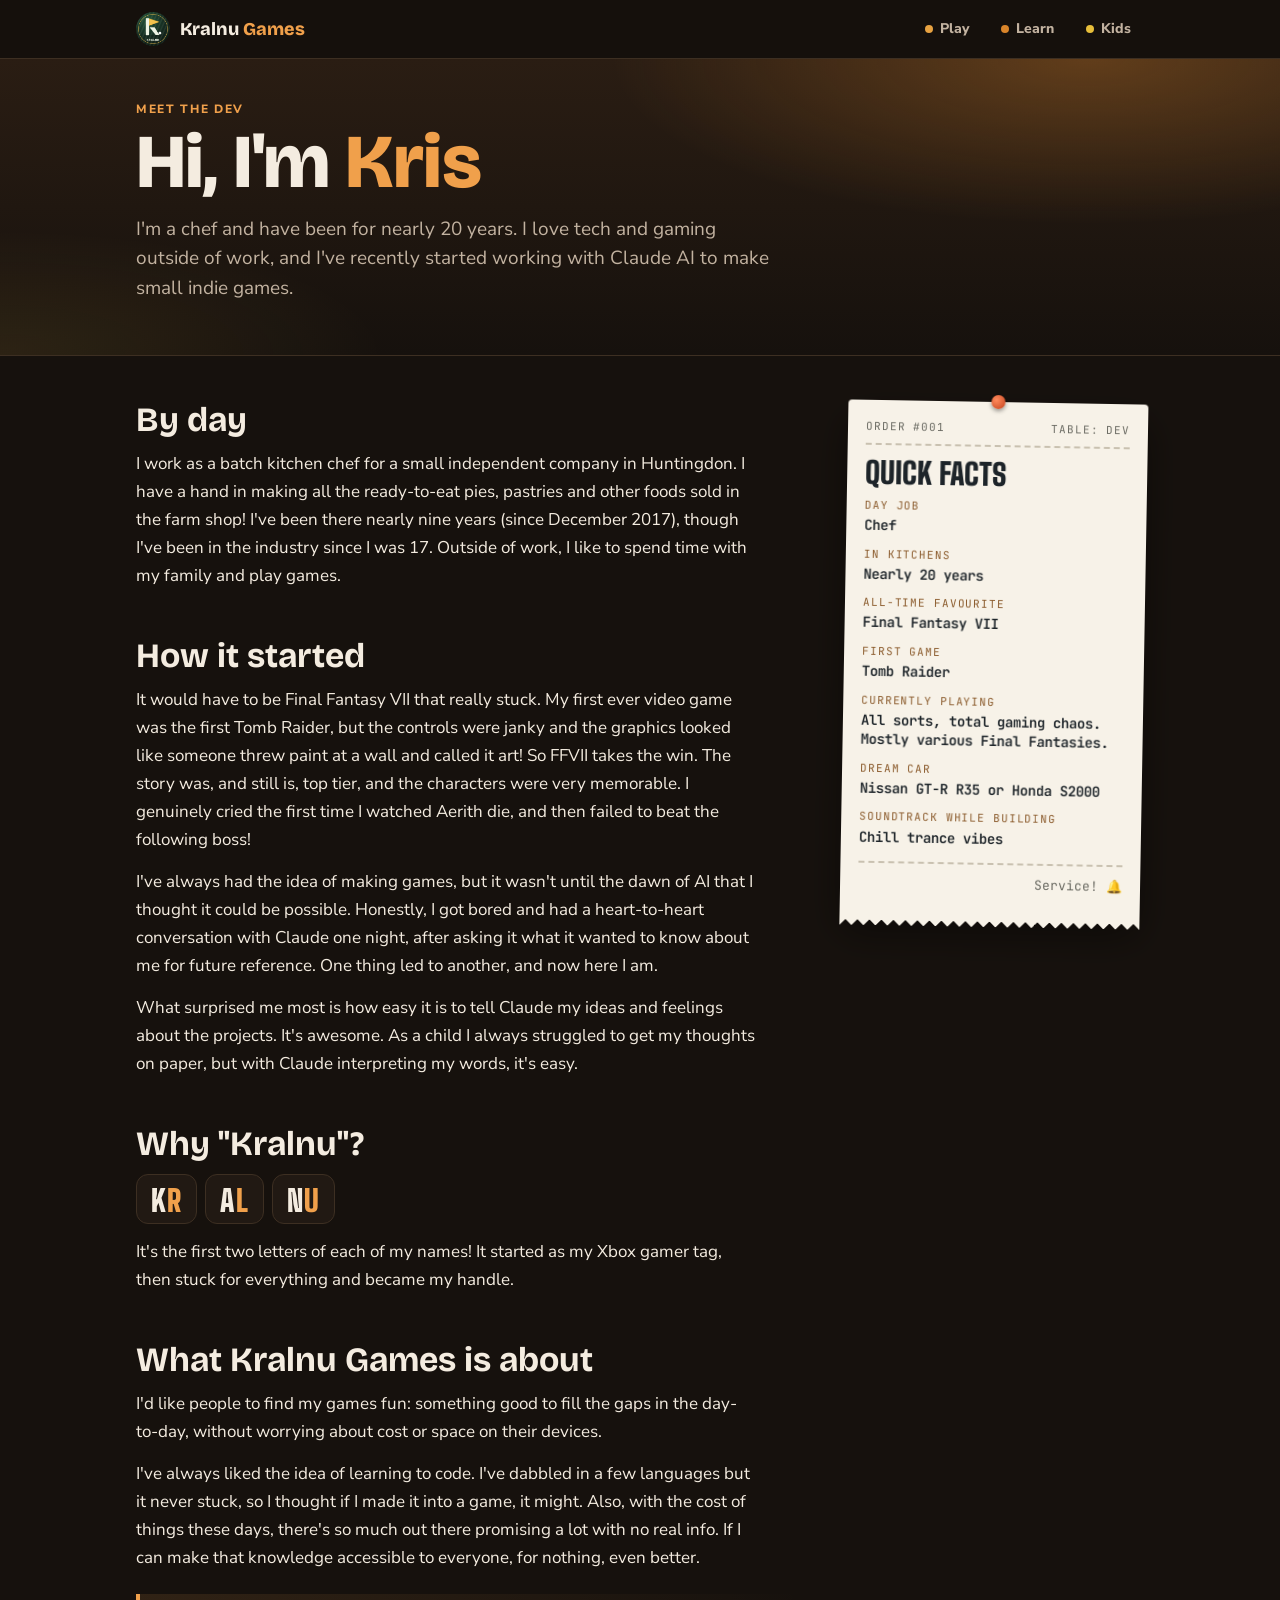
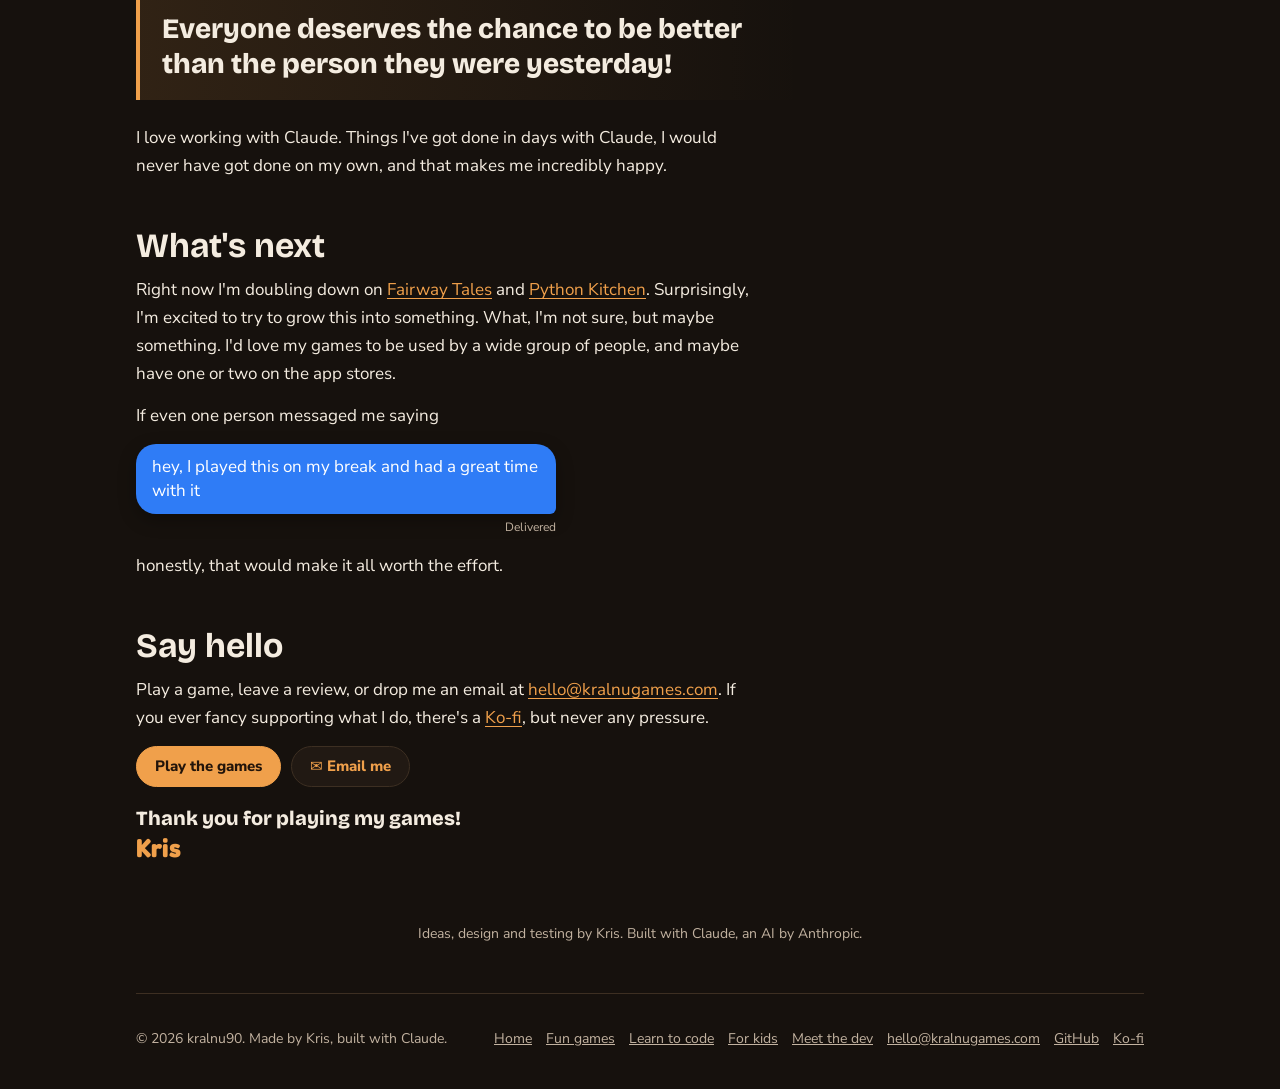
==== dev/index.html @ d2ffc48a "Add Meet the Dev page, homepage teaser and footer links Kris's story in his own words on /dev/, with" ====
<!doctype html>
<html lang="en-GB">
<head>
<meta charset="utf-8">
<meta name="viewport" content="width=device-width, initial-scale=1, viewport-fit=cover">
<title>Meet the dev · Kralnu Games</title>
<meta name="claude:viewport-fit-sides" content="cover">
<meta name="description" content="Hi, I'm Kris: a chef of nearly 20 years who loves tech and gaming, now making free indie games with Claude AI. The story behind Kralnu Games.">
<meta property="og:title" content="Meet the dev · Kralnu Games">
<meta property="og:description" content="Hi, I'm Kris: a chef of nearly 20 years who loves tech and gaming, now making free indie games with Claude AI. The story behind Kralnu Games.">
<meta property="og:image" content="https://kralnugames.com/logo.png">
<meta property="og:url" content="https://kralnugames.com/dev/">
<meta name="theme-color" content="#16110d">
<link rel="icon" href="/favicon.png">
<link rel="preconnect" href="https://fonts.googleapis.com">
<link rel="preconnect" href="https://fonts.gstatic.com" crossorigin>
<link rel="stylesheet" href="https://fonts.googleapis.com/css2?family=Alegreya+SC:wght@700&family=Bungee&family=Big+Shoulders+Display:wght@700;900&family=JetBrains+Mono:wght@600&family=Bricolage+Grotesque:opsz,wght@12..96,600;12..96,800&family=Nunito+Sans:opsz,wght@6..12,400;6..12,600;6..12,800&family=Fredoka:wght@500;700&display=swap">
<link rel="stylesheet" href="/site.css?v=3">
</head>
<body class="dev">
<nav class="site-nav" aria-label="Site">
  <div class="wrap nav-in">
    <a class="brand" href="/"><img src="/logo-256.png" alt="Kralnu Games home" width="34" height="34"><span>Kralnu <b>Games</b></span></a>
    <div class="nav-links"><a class="nl play" href="/play/">Play</a><a class="nl learn" href="/learn/">Learn</a><a class="nl kids" href="/kids/">Kids</a></div>
  </div>
</nav>

<header class="hero dev-hero">
  <div class="wrap">
    <div class="eyebrow">Meet the dev</div>
    <h1>Hi, I'm <span>Kris</span></h1>
    <p>I'm a chef and have been for nearly 20 years. I love tech and gaming outside of work, and I've recently started working with Claude AI to make small indie games.</p>
  </div>
</header>

<main class="wrap">
  <div class="dev-grid">
    <article class="story">
      <section aria-labelledby="day-h">
        <h2 id="day-h">By day</h2>
        <p>I work as a batch kitchen chef for a small independent company in Huntingdon. I have a hand in making all the ready-to-eat pies, pastries and other foods sold in the farm shop! I've been there nearly nine years (since December 2017), though I've been in the industry since I was 17. Outside of work, I like to spend time with my family and play games.</p>
      </section>

      <section aria-labelledby="start-h">
        <h2 id="start-h">How it started</h2>
        <p>It would have to be Final Fantasy VII that really stuck. My first ever video game was the first Tomb Raider, but the controls were janky and the graphics looked like someone threw paint at a wall and called it art! So FFVII takes the win. The story was, and still is, top tier, and the characters were very memorable. I genuinely cried the first time I watched Aerith die, and then failed to beat the following boss!</p>
        <p>I've always had the idea of making games, but it wasn't until the dawn of AI that I thought it could be possible. Honestly, I got bored and had a heart-to-heart conversation with Claude one night, after asking it what it wanted to know about me for future reference. One thing led to another, and now here I am.</p>
        <p>What surprised me most is how easy it is to tell Claude my ideas and feelings about the projects. It's awesome. As a child I always struggled to get my thoughts on paper, but with Claude interpreting my words, it's easy.</p>
      </section>

      <section aria-labelledby="name-h">
        <h2 id="name-h">Why "Kralnu"?</h2>
        <div class="name-chips" aria-hidden="true"><span>Kr</span><span>al</span><span>nu</span></div>
        <p>It's the first two letters of each of my names! It started as my Xbox gamer tag, then stuck for everything and became my handle.</p>
      </section>

      <section aria-labelledby="about-h">
        <h2 id="about-h">What Kralnu Games is about</h2>
        <p>I'd like people to find my games fun: something good to fill the gaps in the day-to-day, without worrying about cost or space on their devices.</p>
        <p>I've always liked the idea of learning to code. I've dabbled in a few languages but it never stuck, so I thought if I made it into a game, it might. Also, with the cost of things these days, there's so much out there promising a lot with no real info. If I can make that knowledge accessible to everyone, for nothing, even better.</p>
        <blockquote class="pull"><p>Everyone deserves the chance to be better than the person they were yesterday!</p></blockquote>
        <p>I love working with Claude. Things I've got done in days with Claude, I would never have got done on my own, and that makes me incredibly happy.</p>
      </section>

      <section aria-labelledby="next-h">
        <h2 id="next-h">What's next</h2>
        <p>Right now I'm doubling down on <a href="/play/">Fairway Tales</a> and <a href="/learn/">Python Kitchen</a>. Surprisingly, I'm excited to try to grow this into something. What, I'm not sure, but maybe something. I'd love my games to be used by a wide group of people, and maybe have one or two on the app stores.</p>
        <p>If even one person messaged me saying</p>
        <div class="bubble" role="img" aria-label="A text message reading: hey, I played this on my break and had a great time with it"><span>hey, I played this on my break and had a great time with it</span><small>Delivered</small></div>
        <p>honestly, that would make it all worth the effort.</p>
      </section>

      <section aria-labelledby="hello-h" class="hello">
        <h2 id="hello-h">Say hello</h2>
        <p>Play a game, leave a review, or drop me an email at <a href="mailto:hello@kralnugames.com">hello@kralnugames.com</a>. If you ever fancy supporting what I do, there's a <a href="https://ko-fi.com/kralnu90" target="_blank" rel="noopener">Ko-fi</a>, but never any pressure.</p>
        <div class="links">
          <a class="btn gold" href="/play/">Play the games</a>
          <a class="btn" href="mailto:hello@kralnugames.com">✉️ Email me</a>
        </div>
        <p class="signoff">Thank you for playing my games!<span>Kris</span></p>
      </section>
    </article>

    <aside class="ticket" aria-labelledby="facts-h">
      <div class="ticket-head"><span>Order #001</span><span>Table: dev</span></div>
      <h2 id="facts-h">Quick facts</h2>
      <dl>
        <div><dt>Day job</dt><dd>Chef</dd></div>
        <div><dt>In kitchens</dt><dd>Nearly 20 years</dd></div>
        <div><dt>All-time favourite</dt><dd>Final Fantasy VII</dd></div>
        <div><dt>First game</dt><dd>Tomb Raider</dd></div>
        <div><dt>Currently playing</dt><dd>All sorts, total gaming chaos. Mostly various Final Fantasies.</dd></div>
        <div><dt>Dream car</dt><dd>Nissan GT-R R35 or Honda S2000</dd></div>
        <div><dt>Soundtrack while building</dt><dd>Chill trance vibes</dd></div>
      </dl>
      <p class="ticket-foot">Service! 🔔</p>
    </aside>
  </div>

  <p class="credit">Ideas, design and testing by Kris. Built with Claude, an AI by Anthropic.</p>

  <footer>
    <span>© 2026 kralnu90. Made by Kris, built with Claude.</span>
    <nav aria-label="Footer"><a href="/">Home</a><a href="/play/">Fun games</a><a href="/learn/">Learn to code</a><a href="/kids/">For kids</a><a href="/dev/" aria-current="page">Meet the dev</a><a href="mailto:hello@kralnugames.com">hello@kralnugames.com</a><a href="https://github.com/kralnu90" target="_blank" rel="noopener">GitHub</a><a href="https://ko-fi.com/kralnu90" target="_blank" rel="noopener">Ko-fi</a></nav>
  </footer>
</main>
</body>
</html>
---- site.css ----
/* Kralnu Games shared styles.
   Every page uses the same skeleton (nav, sections, game cards, news, footer).
   Each section swaps the page tokens through a body class:
   default = studio (dusk fairway), .play = games room after dark, .learn = blueprint workshop, .kids = sunny meadow. */
:root{
  color-scheme:dark;
  --ground:#0c1811; --turf:#13281c; --line:#284a37; --chalk:#eef3e4; --mist:#9db8a6; --flag:#f2c14e; --flag-ink:#1d1a0e;
  --display:"Bricolage Grotesque","Trebuchet MS",system-ui,sans-serif;
  --body:"Nunito Sans","Segoe UI",system-ui,sans-serif;
  --ft-a:#2f6b45; --ft-b:#183826;
  --sg-a:#3a2470; --sg-b:#170f30; --sg-gold:#d9b05e;
  --mm-a:#3a2a3e; --mm-b:#141218; --mm-amber:#ffb347; --mm-red:#ff5d73;
  --pk-a:#2a3238; --pk-b:#111518; --pk-lamp:#f0912e; --pk-tile:rgba(238,243,228,.045);
  --gc-a:#2a3440; --gc-b:#12171d; --gc-orange:#ef7434; --gc-yellow:#f3c614;
  --tl-a:#1f4a52; --tl-b:#0d1f22; --tl-brass:#dcaa48; --tl-float:#e3593c;
  /* section colours, used by the nav and the doorways on every page */
  --play:#ffb347; --learn:#f0912e; --kids:#ffd23f;
}
body.play{--ground:#110e19;--turf:#1b1727;--line:#33294a;--chalk:#f2edf8;--mist:#b4a9c8;--flag:#ffb347;--flag-ink:#24160a}
body.learn{--ground:#0d1b29;--turf:#132637;--line:#284560;--chalk:#eaf1f7;--mist:#9db3c8;--flag:#f0912e;--flag-ink:#1f1206;--display:"Big Shoulders Display",Impact,"Arial Narrow",sans-serif}
body.kids{color-scheme:light;--ground:#fff8e6;--turf:#ffffff;--line:#f0dfb4;--chalk:#2b2a3d;--mist:#6a6880;--flag:#ff6b4a;--flag-ink:#ffffff;--display:"Fredoka","Trebuchet MS",system-ui,sans-serif}

*,*::before,*::after{box-sizing:border-box}
html{scroll-padding-top:72px}
body{margin:0;background:var(--ground);color:var(--chalk);font:16px/1.55 var(--body);-webkit-font-smoothing:antialiased}
[hidden]{display:none!important}
.wrap{max-width:1040px;margin:0 auto;padding-left:max(16px,env(safe-area-inset-left,0px));padding-right:max(16px,env(safe-area-inset-right,0px))}
a{color:inherit}
a:focus-visible,button:focus-visible{outline:2px solid var(--flag);outline-offset:3px;border-radius:6px}
h1,h2,h3{font-family:var(--display);margin:0;line-height:1.05;text-wrap:balance}
img,video{max-width:100%}

/* nav */
body::before{content:"";position:fixed;inset:0 0 auto;height:env(safe-area-inset-top,0px);z-index:30;background:var(--ground)}
.site-nav{position:sticky;top:env(safe-area-inset-top,0px);z-index:20;background:color-mix(in srgb,var(--ground) 88%,transparent);backdrop-filter:blur(10px);-webkit-backdrop-filter:blur(10px);border-bottom:1px solid var(--line)}
.nav-in{display:flex;align-items:center;justify-content:space-between;gap:12px;min-height:58px}
.brand{display:flex;align-items:center;gap:10px;text-decoration:none;font:800 18px/1 "Bricolage Grotesque","Trebuchet MS",system-ui,sans-serif;white-space:nowrap}
.brand img{width:34px;height:34px;border-radius:50%}
.brand b{color:var(--flag);font-weight:800}
.nav-links{display:flex;gap:6px}
.nl{display:inline-flex;align-items:center;gap:7px;text-decoration:none;font:800 14px/1 var(--body);padding:9px 12px;border-radius:999px;border:1px solid transparent;color:var(--mist)}
.nl::before{content:"";width:8px;height:8px;border-radius:50%;background:currentColor;opacity:.9}
.nl.play::before{background:var(--play)} .nl.learn::before{background:var(--learn)} .nl.kids::before{background:var(--kids)}
.nl:hover{color:var(--chalk);border-color:var(--line)}
.nl[aria-current="page"]{color:var(--chalk);border-color:var(--line);background:var(--turf)}
body.kids .nl.kids::before{background:#ffb703}

/* buttons */
.btn{display:inline-flex;align-items:center;gap:8px;text-decoration:none;font:800 15px/1 var(--body);padding:12px 18px;border-radius:999px;border:1px solid var(--line);background:var(--turf);color:var(--chalk);transition:transform .12s,border-color .12s;cursor:pointer}
.btn:hover{border-color:var(--flag);transform:translateY(-1px)}
.btn.gold{background:var(--flag);border-color:var(--flag);color:var(--flag-ink)}

/* page hero, shared bones */
.hero{position:relative;overflow:hidden;border-bottom:1px solid var(--line)}
.hero .wrap{position:relative;padding-block:44px 52px}
.eyebrow{font:800 12px/1 var(--body);letter-spacing:.14em;text-transform:uppercase;color:var(--flag)}
.hero h1{font-size:clamp(40px,8vw,76px);font-weight:800;letter-spacing:-.01em;margin-top:8px}
.hero h1 span{color:var(--flag)}
.hero p{margin:12px 0 0;color:var(--mist);max-width:50ch;font-size:clamp(16px,2.2vw,19px)}
.hero .links{display:flex;flex-wrap:wrap;gap:10px;margin-top:20px}

/* studio hero (home) */
.mast{background:repeating-linear-gradient(115deg,rgba(238,243,228,.035) 0 34px,transparent 34px 68px),radial-gradient(120% 90% at 85% 0%,rgba(242,193,78,.16),transparent 55%),linear-gradient(180deg,#183826,var(--ground))}
.mast .wrap{display:grid;grid-template-columns:auto 1fr;gap:20px 28px;align-items:center}
.mast .logo{width:clamp(96px,18vw,148px);height:auto;border-radius:50%;box-shadow:0 10px 30px rgba(0,0,0,.45)}
.fairway{position:absolute;left:0;right:0;bottom:-1px;height:26px;pointer-events:none}

/* sections */
section{padding-block:48px 8px}
.sec-h{display:flex;align-items:baseline;justify-content:space-between;gap:12px;flex-wrap:wrap;margin-bottom:18px}
.sec-h h2{font-size:clamp(28px,4.4vw,40px)}
.sec-h p{margin:0;color:var(--mist)}

/* doorways (home) */
.doors{display:grid;grid-template-columns:repeat(3,minmax(0,1fr));gap:18px}
.door{position:relative;overflow:hidden;display:flex;flex-direction:column;gap:12px;text-decoration:none;border-radius:22px;padding:24px 22px 22px;min-height:300px;border:1px solid var(--line);transition:transform .15s,box-shadow .15s}
.door:hover{transform:translateY(-3px);box-shadow:0 16px 36px rgba(0,0,0,.35)}
.door .count{font:800 12px/1 var(--body);letter-spacing:.14em;text-transform:uppercase}
.door h3{font-size:clamp(30px,3.6vw,40px)}
.door p{margin:0;font-size:16px;max-width:34ch}
.door ul{margin:auto 0 0;padding:0;list-style:none;display:flex;flex-wrap:wrap;gap:6px}
.door li{font:800 12px/1 var(--body);padding:7px 10px;border-radius:999px}
.door .go{font:800 15px/1 var(--body);display:inline-flex;gap:8px;align-items:center}
.door .go::after{content:"→";transition:transform .15s}
.door:hover .go::after{transform:translateX(4px)}
.door.play{background:radial-gradient(90% 80% at 100% 0%,rgba(255,179,71,.22),transparent 60%),linear-gradient(160deg,#2a2140,#110e19 80%);border-color:#3e3258;color:#f2edf8}
.door.play h3{font-family:"Bungee",Impact,"Arial Black",sans-serif;font-weight:400;color:#ffb347;font-size:clamp(26px,3vw,34px)}
.door.play .count{color:#ff8fa0} .door.play li{background:rgba(255,255,255,.08);border:1px solid rgba(255,255,255,.12)}
.door.play .go{color:#ffb347}
.door.learn{background:linear-gradient(rgba(157,179,200,.08) 1px,transparent 1px) 0 0/22px 22px,linear-gradient(90deg,rgba(157,179,200,.08) 1px,transparent 1px) 0 0/22px 22px,linear-gradient(160deg,#173048,#0d1b29 80%);border-color:#2f5170;color:#eaf1f7}
.door.learn h3{font-family:"Big Shoulders Display",Impact,"Arial Narrow",sans-serif;font-weight:900;text-transform:uppercase;font-size:clamp(34px,4vw,46px);line-height:.95}
.door.learn h3 span{color:#f0912e}
.door.learn .count{color:#f0912e} .door.learn li{background:rgba(240,145,46,.14);border:1px solid rgba(240,145,46,.35);font-family:"JetBrains Mono",ui-monospace,monospace;font-weight:600}
.door.learn .go{color:#ffc58a}
.door.kids{background:radial-gradient(50% 40% at 85% 12%,#ffe27a 0 30%,transparent 31%),linear-gradient(180deg,#bfe6ff 0 55%,#9bd770 55% 70%,#6cbf4a 70%);border-color:#8ccf63;color:#20304a}
.door.kids h3{font-family:"Fredoka","Trebuchet MS",system-ui,sans-serif;font-weight:700;color:#20304a}
.door.kids .count{color:#d94f2b} .door.kids p{color:#20304a}
.door.kids li{background:#fff;color:#20304a;border:2px solid #20304a}
.door.kids .go{color:#fff;background:#ff6b4a;border-radius:999px;padding:10px 14px;align-self:flex-start;box-shadow:0 3px 0 #c9472b}

/* game cards */
.games{display:grid;gap:22px}
.game{display:grid;grid-template-columns:minmax(0,1fr) auto;gap:22px 32px;align-items:center;border-radius:22px;padding:26px;border:1px solid var(--line);overflow:hidden;position:relative;color:#eef3e4}
.game .info{min-width:0;display:grid;gap:12px;align-content:start}
.tagline{font:800 12px/1 var(--body);letter-spacing:.14em;text-transform:uppercase;color:#f2c14e}
.game h3{font-size:clamp(32px,5vw,52px);font-weight:800;font-family:"Bricolage Grotesque","Trebuchet MS",system-ui,sans-serif}
.game .lede{margin:0;font-size:18px;max-width:52ch}
.feat{margin:0;padding:0;list-style:none;display:grid;gap:7px;max-width:56ch}
.feat li{position:relative;padding-left:22px;color:#dfe8d6}
.feat li::before{content:"";position:absolute;left:2px;top:.62em;width:9px;height:9px;border-radius:50%;background:#f2c14e}
.facts{display:flex;flex-wrap:wrap;gap:8px}
.fact{font:800 12px/1 var(--body);padding:7px 11px;border-radius:999px;background:rgba(0,0,0,.25);border:1px solid rgba(238,243,228,.14);color:#eef3e4;font-variant-numeric:tabular-nums}
.game .ctas{display:flex;flex-wrap:wrap;gap:10px;margin-top:4px}
.game .btn{color:#eef3e4;background:rgba(0,0,0,.25);border-color:rgba(238,243,228,.18)}
.game .btn.gold{background:#f2c14e;border-color:#f2c14e;color:#1d1a0e}
.phone{width:min(240px,62vw);aspect-ratio:9/18.5;border-radius:30px;padding:9px;background:#0a0f0b;box-shadow:0 18px 40px rgba(0,0,0,.5),inset 0 0 0 1px rgba(255,255,255,.08);position:relative}
.phone video,.phone img{width:100%;height:100%;object-fit:cover;object-position:top;border-radius:22px;display:block;background:#0e1d15}
.latest{border-left:3px solid #f2c14e;padding:8px 0 8px 14px;max-width:56ch;font-size:15px;color:#dfe8d6}
.latest b{display:block;font:800 11px/1.3 var(--body);letter-spacing:.12em;text-transform:uppercase;color:#a9bdb0;margin-bottom:3px}
.latest a{color:inherit;text-underline-offset:3px}

.game.ft{background:radial-gradient(90% 120% at 100% 0%,rgba(242,193,78,.14),transparent 60%),linear-gradient(150deg,var(--ft-a),var(--ft-b) 70%);border-color:#2f5a3f}

.game.sg{background:radial-gradient(90% 120% at 100% 0%,rgba(217,176,94,.12),transparent 60%),linear-gradient(150deg,var(--sg-a),var(--sg-b) 70%);border-color:#3c2f63}
.sg .tagline{color:var(--sg-gold)}
.sg h3{font-family:Georgia,"Times New Roman",serif;letter-spacing:.08em;font-weight:700;color:var(--sg-gold)}
.sg .feat li{color:#e6e0f3}
.sg .feat li::before{background:none;border:2px solid var(--sg-gold);border-radius:2px;transform:rotate(45deg);width:8px;height:8px}
.sg .btn.gold{background:var(--sg-gold);border-color:var(--sg-gold)}
.sg .phone{background:#07050f}
.sg .latest{border-color:var(--sg-gold)}

.game.tl{background:radial-gradient(90% 120% at 100% 0%,rgba(228,138,90,.16),transparent 60%),linear-gradient(150deg,var(--tl-a),var(--tl-b) 70%);border-color:#2e5a4e}
.tl .tagline{color:var(--tl-brass)}
.tl h3{font-family:"Alegreya SC",Georgia,"Times New Roman",serif;font-weight:700;letter-spacing:.02em;color:var(--tl-brass)}
.tl .feat li{color:#e2ece6}
.tl .feat li::before{left:3px;top:.42em;width:6px;height:12px;border-radius:3px;background:linear-gradient(var(--tl-float) 0 45%,#f0e7d0 45%)}
.tl .btn.gold{background:var(--tl-brass);border-color:var(--tl-brass)}
.tl .phone{background:#081311}
.tl .latest{border-color:var(--tl-brass)}

.game.mm{background:radial-gradient(90% 120% at 100% 0%,rgba(255,93,115,.16),transparent 60%),linear-gradient(150deg,var(--mm-a),var(--mm-b) 70%);border-color:#4a3646}
.mm .tagline{color:var(--mm-red)}
.mm h3{font-family:"Bungee",Impact,"Arial Black",sans-serif;font-weight:400;font-size:clamp(28px,4.4vw,44px);color:var(--mm-amber);line-height:1.08}
.mm h3 small{display:block;font-family:var(--body);font-weight:800;font-size:13px;letter-spacing:.16em;text-transform:uppercase;color:#eef3e4;margin-top:8px}
.mm .feat li{color:#ece4e6}
.mm .feat li::before{background:var(--mm-amber);border-radius:2px;width:10px;height:6px;top:.7em}
.mm .btn.gold{background:var(--mm-amber);border-color:var(--mm-amber)}
.mm .latest{border-color:var(--mm-amber)}
.mm .phone{background:#0b0a0e}

/* Python Kitchen: steel pass, tiled wall, a heat lamp glowing over the card */
.game.pk{border-color:#3a444b;padding-top:44px;
  background:radial-gradient(60% 70% at 78% 0%,rgba(240,145,46,.30),transparent 70%),
    linear-gradient(var(--pk-tile) 1px,transparent 1px) 0 0/48px 24px,
    linear-gradient(90deg,var(--pk-tile) 1px,transparent 1px) 0 0/48px 24px,
    linear-gradient(170deg,var(--pk-a),var(--pk-b) 75%)}
.game.pk::before{content:"";position:absolute;left:0;right:0;bottom:0;height:10px;background:linear-gradient(#5a666e,#2a3238);border-top:1px solid #8a969e}
.pk .heat{position:absolute;top:0;right:clamp(60px,14%,150px);width:96px;pointer-events:none}
.pk .heat::before{content:"";display:block;width:3px;height:14px;margin:0 auto;background:#5a666e}
.pk .heat b{display:block;height:20px;border-radius:5px 5px 40px 40px;background:linear-gradient(#8a969e,#3a444b)}
.pk .heat i{position:absolute;left:50%;top:32px;width:44px;height:7px;transform:translateX(-50%);border-radius:50%;background:#ffb347;box-shadow:0 0 22px 8px rgba(255,170,60,.55);animation:pkglow 3.2s ease-in-out infinite}
@keyframes pkglow{0%,100%{opacity:1}50%{opacity:.78}}
.pk .tagline{color:var(--pk-lamp)}
.pk h3,.gc h3{font-family:"Big Shoulders Display",Impact,"Arial Narrow",sans-serif;font-weight:900;text-transform:uppercase;letter-spacing:.01em;font-size:clamp(40px,6.4vw,64px);line-height:.92}
.pk h3 span{color:var(--pk-lamp)}
.bark{margin:0;max-width:52ch;font-family:"Big Shoulders Display",Impact,sans-serif;font-weight:700;font-size:20px;text-transform:uppercase;line-height:1.15;background:#f5f6f4;color:#1d2429;border-radius:14px;padding:10px 14px;position:relative}
.bark small{display:block;font:800 11px/1 var(--body);letter-spacing:.12em;color:#c45f08;margin-bottom:4px}
.pk .feat li,.gc .feat li{color:#e3e8eb}
.pk .feat li::before{left:2px;top:.45em;width:10px;height:12px;border-radius:1px;background:#f5f6f4;box-shadow:inset 0 -3px 0 var(--pk-lamp)}
.feat code{font:600 .88em "JetBrains Mono",ui-monospace,monospace;color:#ffc58a}
.pk .btn.gold{background:var(--pk-lamp);border-color:var(--pk-lamp)}
.pk .latest{border-color:var(--pk-lamp)}
.pk .phone{background:#0c0f12;box-shadow:0 18px 40px rgba(0,0,0,.5),0 0 60px rgba(240,145,46,.18),inset 0 0 0 1px rgba(255,255,255,.08)}

/* Garage Code: workshop bay, hazard-striped floor edge, a yellow number plate */
.game.gc{border-color:#3a4552;padding-bottom:30px;background:linear-gradient(170deg,var(--gc-a),var(--gc-b) 75%)}
.game.gc::before{content:"";position:absolute;left:0;right:0;bottom:0;height:12px;background:repeating-linear-gradient(-45deg,var(--gc-yellow) 0 12px,#111 12px 24px);opacity:.85}
.gc .plate{position:absolute;top:18px;right:clamp(18px,4%,40px);font-family:"Big Shoulders Display",Impact,"Arial Narrow",sans-serif;font-weight:900;font-size:18px;letter-spacing:.06em;background:var(--gc-yellow);color:#111;border:2px solid #111;border-radius:4px;padding:1px 10px 0;pointer-events:none}
.gc .tagline{color:var(--gc-orange)}
.gc h3 span{color:var(--gc-orange)}
.gc .bark{border-radius:4px 14px 14px 14px;color:#1b2430}
.gc .bark small{color:#1f3a5f}
.gc .feat li::before{left:1px;top:.4em;width:12px;height:12px;border-radius:50%;background:radial-gradient(circle,#b8c0c8 0 3px,#1d2228 3.5px);box-shadow:0 0 0 1px #8b96a1}
.gc .btn.gold{background:var(--gc-orange);border-color:var(--gc-orange)}
.gc .latest{border-color:var(--gc-orange)}
.gc .phone{background:#0c0f12;box-shadow:0 18px 40px rgba(0,0,0,.5),0 0 60px rgba(239,116,52,.16),inset 0 0 0 1px rgba(255,255,255,.08)}

/* news */
.news-list{display:grid;gap:16px}
.post{border:1px solid var(--line);border-radius:18px;padding:20px 22px;background:var(--turf);display:grid;gap:10px}
.post.announcement{border-color:color-mix(in srgb,var(--flag) 45%,transparent);background:radial-gradient(80% 140% at 100% 0%,color-mix(in srgb,var(--flag) 10%,transparent),transparent 60%),var(--turf)}
.post-meta{display:flex;flex-wrap:wrap;align-items:center;gap:8px 10px;font:800 12px/1 var(--body);letter-spacing:.1em;text-transform:uppercase;color:var(--mist)}
.post-badge{padding:6px 10px;border-radius:999px;background:var(--flag);color:var(--flag-ink);letter-spacing:.08em}
.post h3{font-size:clamp(22px,3.4vw,28px)}
.post .msg{margin:0;color:var(--chalk);opacity:.9;max-width:64ch}
.changes{display:grid;gap:10px;grid-template-columns:repeat(auto-fit,minmax(min(100%,260px),1fr));margin-top:4px}
.change{border-radius:14px;padding:14px 16px;border:1px solid rgba(238,243,228,.12);background:rgba(0,0,0,.22);color:#e2ece6}
.change h4{margin:0 0 8px;font:800 15px/1.2 var(--body);color:#f2c14e}
.change ul{margin:0;padding-left:18px;display:grid;gap:4px;font-size:15px}
.change.ft{background:linear-gradient(150deg,rgba(47,107,69,.85),rgba(24,56,38,.85))}
.change.sg{background:linear-gradient(150deg,rgba(58,36,112,.85),rgba(23,15,48,.85))} .change.sg h4{color:var(--sg-gold)}
.change.tl{background:linear-gradient(150deg,rgba(31,74,82,.85),rgba(13,31,34,.85))} .change.tl h4{color:var(--tl-brass)}
.change.mm{background:linear-gradient(150deg,rgba(58,42,62,.85),rgba(20,18,24,.85))} .change.mm h4{color:var(--mm-amber)}
.change.pk{background:linear-gradient(150deg,rgba(42,50,56,.9),rgba(17,21,24,.9))} .change.pk h4{color:var(--pk-lamp)}
.change.gc{background:linear-gradient(150deg,rgba(42,52,64,.9),rgba(18,23,29,.9))} .change.gc h4{color:var(--gc-orange)}
.more{justify-self:start;font-family:var(--body)}
.news-empty{color:var(--mist)}

/* about + support */
.about{display:grid;grid-template-columns:minmax(0,1.3fr) minmax(0,1fr);gap:26px;align-items:start}
.about h2{font-size:clamp(28px,4.4vw,40px);margin-bottom:14px}
.about p{margin:0 0 12px;color:var(--chalk);opacity:.9;max-width:60ch}
.card{border:1px solid var(--line);border-radius:18px;padding:20px;background:var(--turf);display:grid;gap:10px}
.card h3{font-size:22px}
.about dl{margin:0;display:grid;grid-template-columns:auto 1fr;gap:6px 14px;font-size:15px}
.about dt{color:var(--mist)} .about dd{margin:0}
.kofi{margin-block:44px 0;border-radius:22px;padding:26px;display:grid;grid-template-columns:minmax(0,1fr) auto;gap:16px 24px;align-items:center;background:linear-gradient(135deg,#2a2016,#1a1712 60%);border:1px solid #4d3a24;color:#f3eadb}
.kofi h2{font-size:clamp(24px,3.6vw,32px)}
.kofi p{margin:6px 0 0;color:#d9cdb8;max-width:58ch}
.kofi .btn.gold{background:#f2c14e;border-color:#f2c14e;color:#1d1a0e}

/* footer */
footer{padding-block:34px 40px;color:var(--mist);font-size:14px;display:flex;flex-wrap:wrap;gap:8px 20px;justify-content:space-between;border-top:1px solid var(--line);margin-top:48px}
footer a{color:var(--mist)}
footer nav{display:flex;flex-wrap:wrap;gap:6px 14px}

/* PLAY: games room after dark. A skyline on one side, rolling water on the other. */
.play-hero{background:radial-gradient(70% 90% at 80% 0%,rgba(255,93,115,.18),transparent 60%),radial-gradient(60% 80% at 10% 10%,rgba(255,179,71,.14),transparent 60%),linear-gradient(180deg,#221a35,var(--ground))}
.play-hero h1{font-family:"Bungee",Impact,"Arial Black",sans-serif;font-weight:400;letter-spacing:0;font-size:clamp(38px,7vw,68px);line-height:1}
.play-hero h1 span{color:#ff5d73}
.play-hero .eyebrow{color:#ffb347}
.skyline{position:absolute;left:0;right:0;bottom:-1px;width:100%;height:clamp(60px,10vw,110px);pointer-events:none}
.play-hero .wrap{padding-bottom:clamp(90px,13vw,140px)}
.ticker{display:flex;flex-wrap:wrap;gap:8px;margin-top:18px}
.ticker span{font:800 12px/1 var(--body);padding:8px 12px;border-radius:999px;border:1px solid var(--line);background:rgba(255,255,255,.04)}

/* LEARN: blueprint workshop */
body.learn{background:linear-gradient(rgba(157,179,200,.05) 1px,transparent 1px) 0 0/24px 24px,linear-gradient(90deg,rgba(157,179,200,.05) 1px,transparent 1px) 0 0/24px 24px,var(--ground)}
.learn-hero{background:radial-gradient(70% 90% at 90% 0%,rgba(240,145,46,.18),transparent 60%)}
.learn-hero h1{text-transform:uppercase;font-weight:900;letter-spacing:.01em;font-size:clamp(46px,9vw,92px);line-height:.9}
.learn-hero .code{margin-top:20px;font:600 14px/1.7 "JetBrains Mono",ui-monospace,monospace;background:#0a1520;border:1px solid var(--line);border-radius:12px;padding:12px 16px;max-width:460px;color:#cfe0ee;overflow-x:auto;white-space:pre}
.learn-hero .code .k{color:#ffc58a}.learn-hero .code .s{color:#9fe0b0}.learn-hero .code .c{color:#6f8aa3}
.learn h2{text-transform:uppercase;letter-spacing:.01em}
.compare{display:grid;grid-template-columns:repeat(2,minmax(0,1fr));gap:16px}
.compare .card h3{text-transform:uppercase;font-size:28px}
.compare .card p{margin:0;color:var(--chalk);opacity:.9}
.compare dl{margin:4px 0 0;display:grid;grid-template-columns:auto 1fr;gap:6px 14px;font-size:15px}
.compare dt{color:var(--mist)} .compare dd{margin:0}
.compare .pick{font:800 13px/1.3 var(--body);color:var(--flag)}
.steps{margin:0;padding:0;list-style:none;display:grid;grid-template-columns:repeat(3,minmax(0,1fr));gap:16px;counter-reset:s}
.steps li{counter-increment:s;border:1px dashed var(--line);border-radius:16px;padding:16px 18px 18px;background:rgba(10,21,32,.6)}
.steps li::before{content:"Step " counter(s);display:block;font:800 12px/1 var(--body);letter-spacing:.14em;text-transform:uppercase;color:var(--flag);margin-bottom:8px}
.steps b{display:block;font-family:var(--display);text-transform:uppercase;font-size:22px;line-height:1.05;margin-bottom:4px}
.steps p{margin:0;color:var(--mist);font-size:15px}

/* KIDS: sunny meadow */
body.kids{background:var(--ground)}
.kids-hero{background:linear-gradient(180deg,#bfe6ff,#e4f5ff 70%,var(--ground));border-bottom:0}
.kids-hero .wrap{padding-bottom:clamp(120px,18vw,190px)}
.kids-hero .eyebrow{color:#d94f2b}
.kids-hero h1{font-weight:700;font-size:clamp(44px,9vw,84px);color:#20304a;line-height:1}
.kids-hero h1 span{color:#ff6b4a}
.kids-hero p{color:#3a4a66}
.meadow{position:absolute;left:0;right:0;bottom:0;width:100%;height:clamp(110px,17vw,180px);pointer-events:none}
.sun{position:absolute;top:28px;right:max(20px,6vw);width:clamp(70px,12vw,120px);aspect-ratio:1;border-radius:50%;background:#ffd23f;box-shadow:0 0 0 12px rgba(255,210,63,.3),0 0 0 26px rgba(255,210,63,.15);animation:sunbob 6s ease-in-out infinite}
@keyframes sunbob{50%{transform:translateY(6px)}}
.soon{display:inline-flex;align-items:center;gap:8px;margin-top:18px;font:700 16px/1 "Fredoka",system-ui,sans-serif;background:#fff;border:3px solid #20304a;border-radius:999px;padding:10px 16px;color:#20304a;box-shadow:0 4px 0 #20304a}
.promise{display:grid;grid-template-columns:repeat(4,minmax(0,1fr));gap:14px}
.promise .card{border:3px solid #20304a;box-shadow:0 5px 0 #20304a;border-radius:20px;gap:6px}
.promise .card:nth-child(1){background:#fff1c2}.promise .card:nth-child(2){background:#d9f2ff}.promise .card:nth-child(3){background:#e3f6d3}.promise .card:nth-child(4){background:#ffe0d6}
.promise .card h3{font-size:22px;color:#20304a}
.promise .card p{margin:0;color:#3a4a66;font-size:15px}
.promise .ico{width:44px;height:44px;border-radius:14px;display:grid;place-items:center;background:#fff;border:3px solid #20304a;font:700 20px/1 "Fredoka",system-ui,sans-serif;color:#20304a}
.kids .sec-h h2{color:#20304a}
.kids .card{background:#fff}
.parents{border-radius:20px;padding:22px;border:2px dashed #e2c98a;background:#fffdf5;display:grid;gap:8px;max-width:70ch}
.parents h2{font-size:26px;color:#20304a}
.parents p{margin:0;color:#3a4a66}
.kids footer a,.kids footer{color:#6a6880}

/* Peekaboo Meadow: chunky sticker card on the sunny kids page */
.game.pm{background:radial-gradient(40% 50% at 92% 8%,#ffe27a 0 28%,transparent 29%),linear-gradient(180deg,#d9f2ff 0 58%,#b6e48f 58%);border:4px solid #20304a;box-shadow:0 6px 0 #20304a;color:#20304a}
.pm .tagline{color:#d94f2b}
.pm h3{font-family:"Fredoka","Trebuchet MS",system-ui,sans-serif;font-weight:700;color:#20304a}
.pm h3 span{color:#ff6b4a}
.pm .lede{color:#20304a}
.pm .feat li{color:#20304a}
.pm .feat li::before{background:#ff6b4a;border:2px solid #20304a;width:12px;height:12px;top:.45em}
.pm .fact{background:#fff;border:2px solid #20304a;color:#20304a}
.pm .btn.gold{background:#ff6b4a;border:3px solid #20304a;color:#fff;box-shadow:0 4px 0 #20304a;font-family:"Fredoka",system-ui,sans-serif;font-weight:700;font-size:18px}
.pm .latest{border-color:#ff6b4a;color:#20304a}.pm .latest b{color:#55607a}
.pm .phone{background:#20304a}
.change.pm{background:#fff8e6;border:2px solid #20304a;color:#20304a}.change.pm h4{color:#d94f2b}
body.kids .post{border-width:2px}
/* MEET THE DEV: the pass after service. Warm ember light, a story column and an order ticket of quick facts. */
body.dev{--ground:#16110d;--turf:#211913;--line:#3d2f22;--chalk:#f4ece0;--mist:#c2b2a0;--flag:#f0a04b;--flag-ink:#22140a}
.dev-hero{background:radial-gradient(60% 90% at 85% 0%,rgba(240,145,46,.28),transparent 62%),radial-gradient(50% 70% at 0% 100%,rgba(242,193,78,.10),transparent 60%),linear-gradient(180deg,#2a1d13,var(--ground))}
.dev-hero p{max-width:58ch}
.dev-grid{display:grid;grid-template-columns:minmax(0,1fr) 300px;gap:40px;align-items:start;padding-top:12px}
.story section{padding-block:34px 0}
.story h2{font-size:clamp(26px,4vw,34px);margin-bottom:12px}
.story p{margin:0 0 14px;max-width:62ch;font-size:17px;line-height:1.65}
.story a{color:var(--flag);text-underline-offset:3px}
.name-chips{display:flex;gap:8px;margin:2px 0 14px}
.name-chips span{font:900 30px/1 "Big Shoulders Display",Impact,sans-serif;text-transform:uppercase;letter-spacing:.04em;padding:10px 14px 8px;border-radius:12px;background:var(--turf);border:1px solid var(--line);color:var(--flag)}
.name-chips span:first-letter{color:var(--chalk)}
.pull{margin:22px 0 24px;padding:18px 22px;border-left:4px solid var(--flag);background:linear-gradient(90deg,rgba(240,160,75,.12),transparent);border-radius:0 14px 14px 0}
.pull p{margin:0;font:800 clamp(22px,3.4vw,28px)/1.25 var(--display);max-width:none;color:var(--chalk)}
.bubble{display:grid;justify-items:end;gap:4px;margin:4px 0 16px;max-width:420px}
.bubble span{background:#2f7cf6;color:#fff;padding:11px 16px;border-radius:20px 20px 6px 20px;font-size:17px;line-height:1.4;box-shadow:0 6px 18px rgba(0,0,0,.3)}
.bubble small{font-size:12px;color:var(--mist)}
.hello .links{display:flex;flex-wrap:wrap;gap:10px;margin:6px 0 18px}
.signoff{font:800 20px/1.3 var(--display)!important}
.signoff span{display:block;margin-top:4px;font:700 26px/1 "Fredoka",system-ui,sans-serif;color:var(--flag)}
.ticket{position:sticky;top:84px;margin-top:34px;background:#f7f2e8;color:#1d2429;padding:18px 18px 22px;border-radius:4px 4px 0 0;box-shadow:0 18px 40px rgba(0,0,0,.45);font-family:"JetBrains Mono",ui-monospace,monospace;transform:rotate(1deg)}
.ticket::after{content:"";position:absolute;left:0;right:0;bottom:-11px;height:12px;background:linear-gradient(135deg,#f7f2e8 50%,transparent 50%) 0 0/12px 12px repeat-x,linear-gradient(225deg,#f7f2e8 50%,transparent 50%) 0 0/12px 12px repeat-x}
.ticket::before{content:"";position:absolute;top:-7px;left:50%;width:14px;height:14px;margin-left:-7px;border-radius:50%;background:radial-gradient(circle at 35% 35%,#ff8a5c,#c4421d);box-shadow:0 2px 4px rgba(0,0,0,.4)}
.ticket-head{display:flex;justify-content:space-between;font-size:11px;letter-spacing:.08em;text-transform:uppercase;color:#6a6a62;border-bottom:2px dashed #c9c1b0;padding-bottom:8px}
.ticket h2{font:900 30px/1 "Big Shoulders Display",Impact,sans-serif;text-transform:uppercase;margin:12px 0 10px;color:#1d2429}
.ticket dl{margin:0;display:grid;gap:10px}
.ticket dt{font-size:11px;letter-spacing:.08em;text-transform:uppercase;color:#8a5a2b}
.ticket dd{margin:2px 0 0;font:600 14px/1.4 "JetBrains Mono",ui-monospace,monospace}
.ticket-foot{margin:14px 0 0;padding-top:10px;border-top:2px dashed #c9c1b0;font-size:13px;text-align:right;color:#6a6a62}
.credit{margin:48px 0 0;text-align:center;color:var(--mist);font-size:14px}
.dev-teaser{margin-top:44px;display:grid;grid-template-columns:auto minmax(0,1fr) auto;gap:16px 22px;align-items:center;border-radius:22px;padding:22px 24px;border:1px solid #4d3a24;background:radial-gradient(70% 140% at 100% 0%,rgba(240,145,46,.18),transparent 60%),linear-gradient(135deg,#2a1d13,#17110c 70%);color:#f4ece0;text-decoration:none;transition:transform .15s,box-shadow .15s}
.dev-teaser:hover{transform:translateY(-2px);box-shadow:0 14px 30px rgba(0,0,0,.35)}
.dev-teaser .hat{font-size:38px;line-height:1;width:64px;height:64px;display:grid;place-items:center;border-radius:50%;background:#f7f2e8;box-shadow:0 0 0 4px rgba(240,160,75,.35)}
.dev-teaser h2{font-size:clamp(22px,3.4vw,28px)}
.dev-teaser p{margin:4px 0 0;color:#d9cdb8;max-width:60ch}
.dev-teaser .go{font:800 15px/1 var(--body);color:#f0a04b;white-space:nowrap}
.dev-teaser .go::after{content:" →"}
@media (max-width:860px){.dev-grid{grid-template-columns:1fr;gap:0}.ticket{position:relative;top:0;transform:none;max-width:420px;margin:40px auto 0}}
@media (max-width:600px){.dev-teaser{grid-template-columns:auto minmax(0,1fr)}.dev-teaser .go{grid-column:1/-1}}
@media (prefers-reduced-motion:reduce){.dev-teaser{transition:none}}

@media (max-width:860px){.doors{grid-template-columns:1fr}.door{min-height:0}.promise{grid-template-columns:repeat(2,minmax(0,1fr))}.steps{grid-template-columns:1fr}}
@media (max-width:760px){
  .game{grid-template-columns:1fr;padding:20px}
  .game .shot{order:-1;justify-self:center}
  .gc .plate{display:none}
  .about,.kofi,.compare{grid-template-columns:1fr}
  .mast .wrap{grid-template-columns:1fr}
}
@media (max-width:600px){.sun{top:14px;right:16px;width:54px;box-shadow:0 0 0 8px rgba(255,210,63,.3),0 0 0 16px rgba(255,210,63,.15)}.kids-hero .wrap{padding-top:84px}}
@media (max-width:440px){.brand span{display:none}.nl{padding:9px 10px}.promise{grid-template-columns:1fr}}
@media (prefers-reduced-motion:reduce){.btn,.door{transition:none}.pk .heat i,.sun{animation:none}}
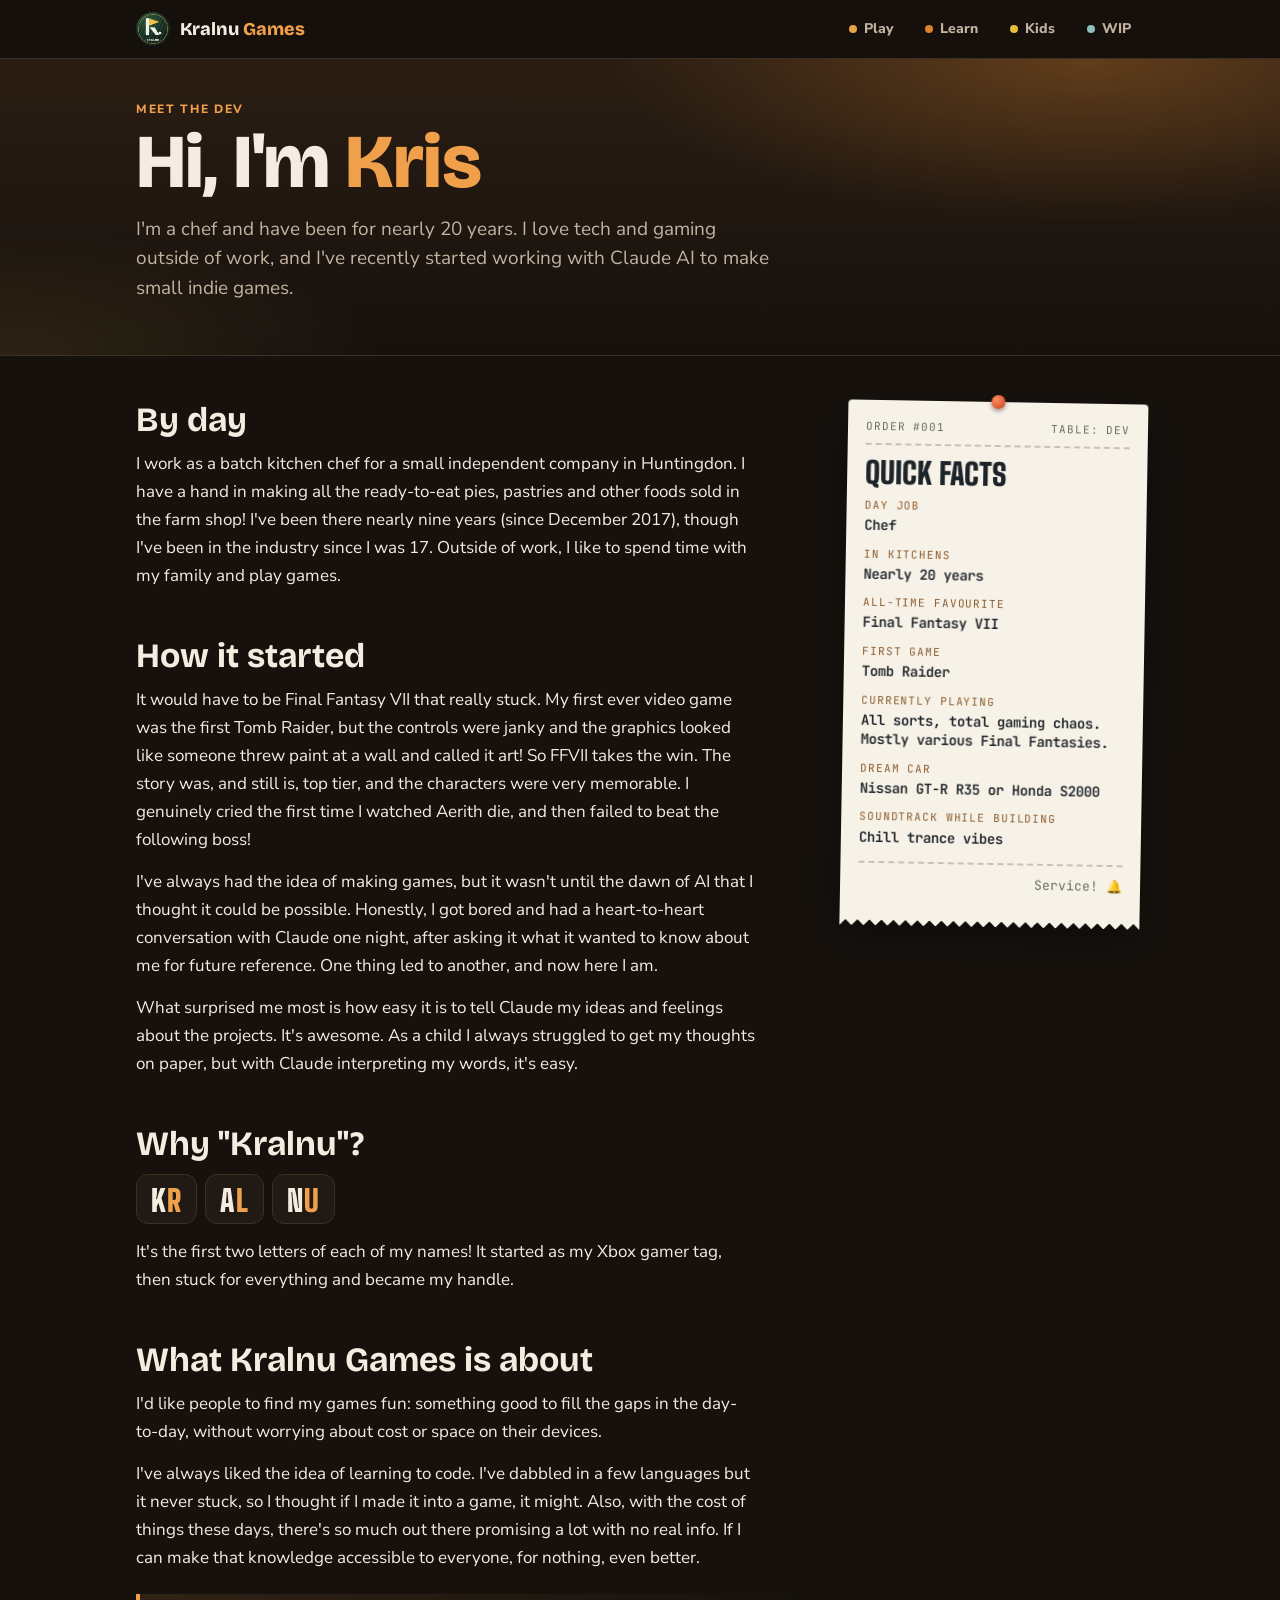
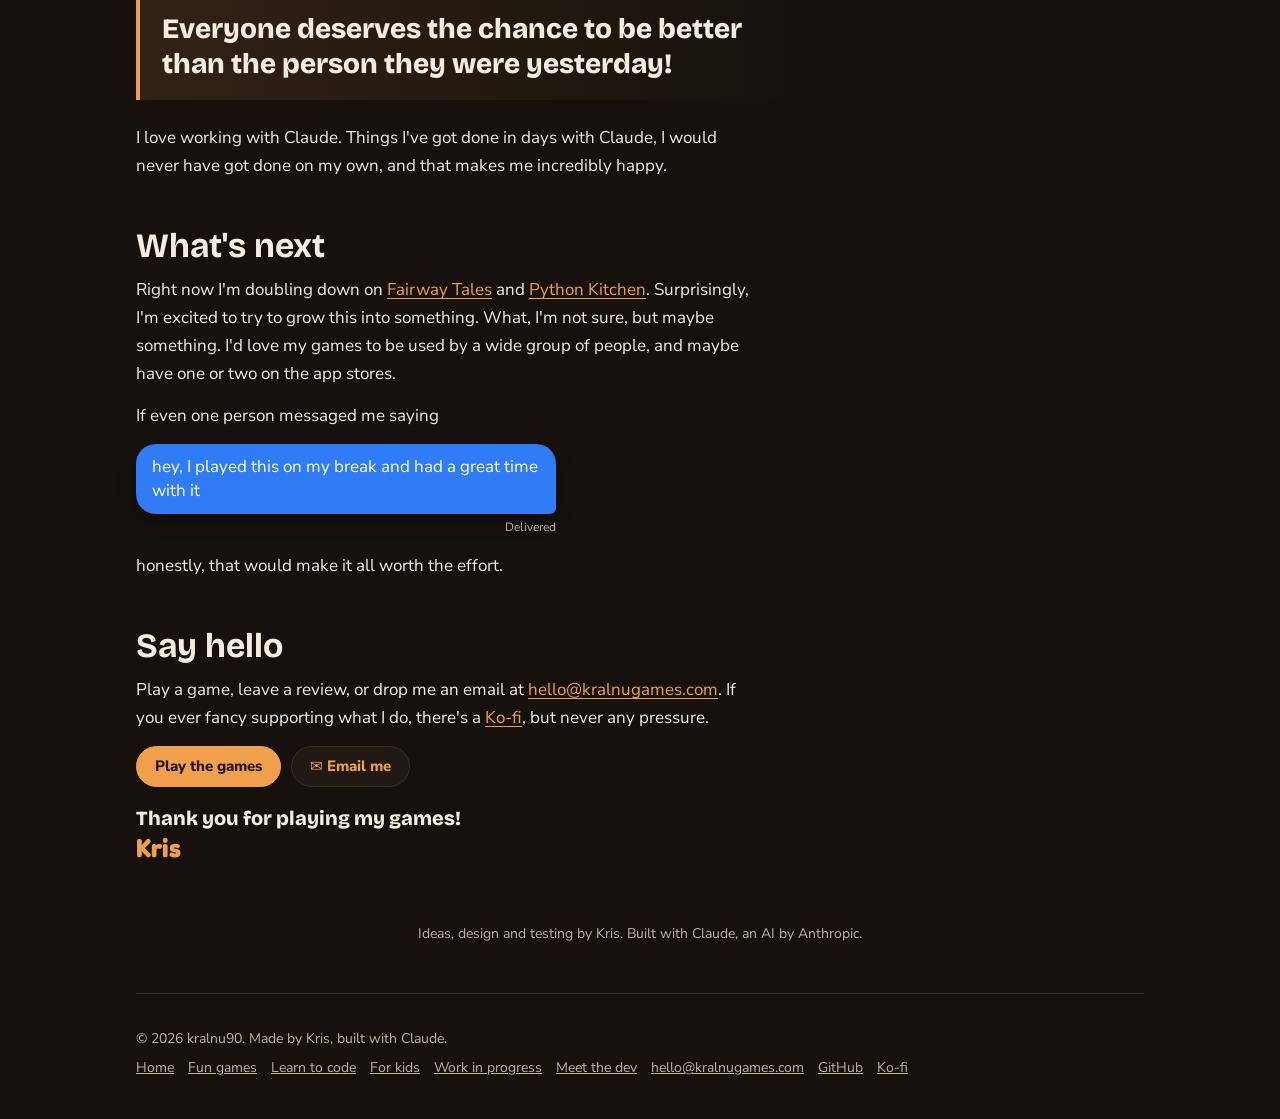
==== commit 10c603e0: "New WIP page with 30 × to Remember, plus WIP links on every page Co-Authored-By: Claude Opus 5.5 <no" ====
--- a/dev/index.html
+++ b/dev/index.html
@@ -15,13 +15,13 @@
 <link rel="preconnect" href="https://fonts.googleapis.com">
 <link rel="preconnect" href="https://fonts.gstatic.com" crossorigin>
 <link rel="stylesheet" href="https://fonts.googleapis.com/css2?family=Alegreya+SC:wght@700&family=Bungee&family=Big+Shoulders+Display:wght@700;900&family=JetBrains+Mono:wght@600&family=Bricolage+Grotesque:opsz,wght@12..96,600;12..96,800&family=Nunito+Sans:opsz,wght@6..12,400;6..12,600;6..12,800&family=Fredoka:wght@500;700&display=swap">
-<link rel="stylesheet" href="/site.css?v=3">
+<link rel="stylesheet" href="/site.css?v=6">
 </head>
 <body class="dev">
 <nav class="site-nav" aria-label="Site">
   <div class="wrap nav-in">
     <a class="brand" href="/"><img src="/logo-256.png" alt="Kralnu Games home" width="34" height="34"><span>Kralnu <b>Games</b></span></a>
-    <div class="nav-links"><a class="nl play" href="/play/">Play</a><a class="nl learn" href="/learn/">Learn</a><a class="nl kids" href="/kids/">Kids</a></div>
+    <div class="nav-links"><a class="nl play" href="/play/">Play</a><a class="nl learn" href="/learn/">Learn</a><a class="nl kids" href="/kids/">Kids</a><a class="nl wip" href="/wip/">WIP</a></div>
   </div>
 </nav>
 
@@ -101,7 +101,7 @@
 
   <footer>
     <span>© 2026 kralnu90. Made by Kris, built with Claude.</span>
-    <nav aria-label="Footer"><a href="/">Home</a><a href="/play/">Fun games</a><a href="/learn/">Learn to code</a><a href="/kids/">For kids</a><a href="/dev/" aria-current="page">Meet the dev</a><a href="mailto:hello@kralnugames.com">hello@kralnugames.com</a><a href="https://github.com/kralnu90" target="_blank" rel="noopener">GitHub</a><a href="https://ko-fi.com/kralnu90" target="_blank" rel="noopener">Ko-fi</a></nav>
+    <nav aria-label="Footer"><a href="/">Home</a><a href="/play/">Fun games</a><a href="/learn/">Learn to code</a><a href="/kids/">For kids</a><a href="/wip/">Work in progress</a><a href="/dev/" aria-current="page">Meet the dev</a><a href="mailto:hello@kralnugames.com">hello@kralnugames.com</a><a href="https://github.com/kralnu90" target="_blank" rel="noopener">GitHub</a><a href="https://ko-fi.com/kralnu90" target="_blank" rel="noopener">Ko-fi</a></nav>
   </footer>
 </main>
 </body>
--- a/site.css
+++ b/site.css
@@ -14,7 +14,7 @@
   --gc-a:#2a3440; --gc-b:#12171d; --gc-orange:#ef7434; --gc-yellow:#f3c614;
   --tl-a:#1f4a52; --tl-b:#0d1f22; --tl-brass:#dcaa48; --tl-float:#e3593c;
   /* section colours, used by the nav and the doorways on every page */
-  --play:#ffb347; --learn:#f0912e; --kids:#ffd23f;
+  --play:#ffb347; --learn:#f0912e; --kids:#ffd23f; --wip:#9ad3cf;
 }
 body.play{--ground:#110e19;--turf:#1b1727;--line:#33294a;--chalk:#f2edf8;--mist:#b4a9c8;--flag:#ffb347;--flag-ink:#24160a}
 body.learn{--ground:#0d1b29;--turf:#132637;--line:#284560;--chalk:#eaf1f7;--mist:#9db3c8;--flag:#f0912e;--flag-ink:#1f1206;--display:"Big Shoulders Display",Impact,"Arial Narrow",sans-serif}
@@ -40,7 +40,7 @@
 .nav-links{display:flex;gap:6px}
 .nl{display:inline-flex;align-items:center;gap:7px;text-decoration:none;font:800 14px/1 var(--body);padding:9px 12px;border-radius:999px;border:1px solid transparent;color:var(--mist)}
 .nl::before{content:"";width:8px;height:8px;border-radius:50%;background:currentColor;opacity:.9}
-.nl.play::before{background:var(--play)} .nl.learn::before{background:var(--learn)} .nl.kids::before{background:var(--kids)}
+.nl.play::before{background:var(--play)} .nl.learn::before{background:var(--learn)} .nl.kids::before{background:var(--kids)} .nl.wip::before{background:var(--wip)}
 .nl:hover{color:var(--chalk);border-color:var(--line)}
 .nl[aria-current="page"]{color:var(--chalk);border-color:var(--line);background:var(--turf)}
 body.kids .nl.kids::before{background:#ffb703}
@@ -186,6 +186,17 @@
 .gc .latest{border-color:var(--gc-orange)}
 .gc .phone{background:#0c0f12;box-shadow:0 18px 40px rgba(0,0,0,.5),0 0 60px rgba(239,116,52,.16),inset 0 0 0 1px rgba(255,255,255,.08)}
 
+/* Python Quest: a night-sky JRPG window with a gold border */
+.game.pq{border:3px solid #e9edff;box-shadow:0 0 0 3px #05051a;background:linear-gradient(170deg,#2b3cc0,#0f186a 75%)}
+.pq .tagline{color:#f2c14e}
+.pq h3 span{color:#f2c14e}
+.pq .bark{border-radius:6px;color:#14102a;background:#e9edff}
+.pq .bark small{color:#5a2f9a}
+.pq .feat li::before{left:2px;top:.45em;width:10px;height:10px;background:#f2c14e;box-shadow:2px 2px 0 #b5852a}
+.pq .btn.gold{background:#f2c14e;border-color:#f2c14e;color:#1d1508}
+.pq .latest{border-color:#f2c14e}
+.pq .phone{background:#05051a;box-shadow:0 18px 40px rgba(0,0,0,.5),0 0 60px rgba(111,184,255,.2),inset 0 0 0 1px rgba(255,255,255,.08)}
+
 /* news */
 .news-list{display:grid;gap:16px}
 .post{border:1px solid var(--line);border-radius:18px;padding:20px 22px;background:var(--turf);display:grid;gap:10px}
@@ -204,6 +215,7 @@
 .change.mm{background:linear-gradient(150deg,rgba(58,42,62,.85),rgba(20,18,24,.85))} .change.mm h4{color:var(--mm-amber)}
 .change.pk{background:linear-gradient(150deg,rgba(42,50,56,.9),rgba(17,21,24,.9))} .change.pk h4{color:var(--pk-lamp)}
 .change.gc{background:linear-gradient(150deg,rgba(42,52,64,.9),rgba(18,23,29,.9))} .change.gc h4{color:var(--gc-orange)}
+.change.tr{background:linear-gradient(150deg,rgba(43,38,58,.92),rgba(22,20,29,.92))} .change.tr h4{color:#e0ae52}
 .more{justify-self:start;font-family:var(--body)}
 .news-empty{color:var(--mist)}
 
@@ -224,6 +236,10 @@
 footer{padding-block:34px 40px;color:var(--mist);font-size:14px;display:flex;flex-wrap:wrap;gap:8px 20px;justify-content:space-between;border-top:1px solid var(--line);margin-top:48px}
 footer a{color:var(--mist)}
 footer nav{display:flex;flex-wrap:wrap;gap:6px 14px}
+/* hit counter: old-school odometer under the footer */
+.hits{margin:-24px 0 28px;text-align:center;color:var(--mist);font-size:13px;letter-spacing:.02em}
+.odo{display:inline-flex;gap:2px;margin-left:6px;vertical-align:middle}
+.odo b{display:inline-block;min-width:1.25em;padding:2px 0;border-radius:4px;background:var(--turf);border:1px solid var(--line);color:var(--flag);font:700 14px/1.2 ui-monospace,"Courier New",monospace;text-align:center}
 
 /* PLAY: games room after dark. A skyline on one side, rolling water on the other. */
 .play-hero{background:radial-gradient(70% 90% at 80% 0%,rgba(255,93,115,.18),transparent 60%),radial-gradient(60% 80% at 10% 10%,rgba(255,179,71,.14),transparent 60%),linear-gradient(180deg,#221a35,var(--ground))}
@@ -242,7 +258,7 @@
 .learn-hero .code{margin-top:20px;font:600 14px/1.7 "JetBrains Mono",ui-monospace,monospace;background:#0a1520;border:1px solid var(--line);border-radius:12px;padding:12px 16px;max-width:460px;color:#cfe0ee;overflow-x:auto;white-space:pre}
 .learn-hero .code .k{color:#ffc58a}.learn-hero .code .s{color:#9fe0b0}.learn-hero .code .c{color:#6f8aa3}
 .learn h2{text-transform:uppercase;letter-spacing:.01em}
-.compare{display:grid;grid-template-columns:repeat(2,minmax(0,1fr));gap:16px}
+.compare{display:grid;grid-template-columns:repeat(auto-fit,minmax(min(100%,220px),1fr));gap:16px}
 .compare .card h3{text-transform:uppercase;font-size:28px}
 .compare .card p{margin:0;color:var(--chalk);opacity:.9}
 .compare dl{margin:4px 0 0;display:grid;grid-template-columns:auto 1fr;gap:6px 14px;font-size:15px}
@@ -345,3 +361,37 @@
 @media (max-width:600px){.sun{top:14px;right:16px;width:54px;box-shadow:0 0 0 8px rgba(255,210,63,.3),0 0 0 16px rgba(255,210,63,.15)}.kids-hero .wrap{padding-top:84px}}
 @media (max-width:440px){.brand span{display:none}.nl{padding:9px 10px}.promise{grid-template-columns:1fr}}
 @media (prefers-reduced-motion:reduce){.btn,.door{transition:none}.pk .heat i,.sun{animation:none}}
+
+/* work in progress: time magic. Night blue, brass and rift teal, from 30 × to Remember */
+body.wip{--ground:#16141d;--turf:#211e2b;--line:#3a3547;--chalk:#ece3cc;--mist:#a79f8d;--flag:#e0ae52;--flag-ink:#1d1606}
+.wip-hero{background:radial-gradient(40% 70% at 85% 10%,rgba(154,211,207,.20),transparent 60%),radial-gradient(30% 50% at 85% 10%,rgba(127,110,192,.25),transparent 70%),linear-gradient(180deg,#242036,var(--ground))}
+.wip-hero h1{font-family:"IM Fell English SC",Georgia,serif;font-weight:400;letter-spacing:0;font-size:clamp(40px,8vw,72px);line-height:1}
+.wip-hero h1 span{color:#9ad3cf}
+.wip-hero .eyebrow{color:#e0ae52}
+.game.tr{background:radial-gradient(70% 90% at 100% 0%,rgba(154,211,207,.12),transparent 60%),linear-gradient(150deg,#2b2640,#16141d 70%);border-color:#3f3a52;color:#ece3cc}
+.tr .tagline{color:#9ad3cf}
+.tr h3{font-family:"IM Fell English SC",Georgia,serif;font-weight:400}
+.tr h3 span{color:#e0ae52}
+.tr .feat li{color:#ece3cc}
+.tr .feat li::before{background:#e0ae52;border-radius:1px;width:8px;height:8px}
+.tr .fact{font-family:"Spline Sans Mono",ui-monospace,monospace;font-weight:700;background:rgba(0,0,0,.3);border-color:#3f3a52;color:#ece3cc}
+.tr .btn.gold{background:#e0ae52;border-color:#e0ae52;color:#1d1606}
+.tr .latest{border-left-color:#e0ae52;color:#ddd3bd}
+.tr .phone{background:#0d0c12;box-shadow:0 18px 40px rgba(0,0,0,.5),0 0 60px rgba(154,211,207,.16),inset 0 0 0 1px rgba(255,255,255,.08)}
+.tr .phone img{background:#16141d}
+.wip-how{margin-top:44px}
+.wip-how h2{font-size:clamp(22px,3.4vw,28px)}
+.wip-steps{display:grid;grid-template-columns:repeat(3,minmax(0,1fr));gap:14px;margin-top:14px}
+.wip-steps div{border:1px solid var(--line);border-radius:16px;padding:16px 18px;background:var(--turf)}
+.wip-steps b{display:block;font:800 16px/1.3 var(--body);color:#e0ae52}
+.wip-steps p{margin:6px 0 0;color:var(--mist);font-size:15px}
+.wip-teaser{margin-top:16px;display:grid;grid-template-columns:auto minmax(0,1fr) auto;gap:16px 22px;align-items:center;border-radius:22px;padding:22px 24px;border:1px solid #3f3a52;background:radial-gradient(60% 140% at 100% 0%,rgba(154,211,207,.16),transparent 60%),linear-gradient(150deg,#2b2640,#16141d 80%);color:#ece3cc;text-decoration:none;transition:transform .15s,box-shadow .15s}
+.wip-teaser:hover{transform:translateY(-2px);box-shadow:0 14px 30px rgba(0,0,0,.35)}
+.wip-teaser .glass{font-size:32px;line-height:1;width:64px;height:64px;display:grid;place-items:center;border-radius:50%;background:#211e2b;box-shadow:0 0 0 4px rgba(224,174,82,.4)}
+.wip-teaser h2{font-size:clamp(22px,3.4vw,28px);font-family:"IM Fell English SC",Georgia,serif;font-weight:400}
+.wip-teaser p{margin:4px 0 0;color:#cfc6b2;max-width:60ch}
+.wip-teaser .go{font:800 15px/1 var(--body);color:#9ad3cf;white-space:nowrap}
+.wip-teaser .go::after{content:" →"}
+@media (max-width:760px){.wip-steps{grid-template-columns:1fr}}
+@media (max-width:600px){.wip-teaser{grid-template-columns:auto minmax(0,1fr)}.wip-teaser .go{grid-column:1/-1}}
+@media (prefers-reduced-motion:reduce){.wip-teaser{transition:none}}
